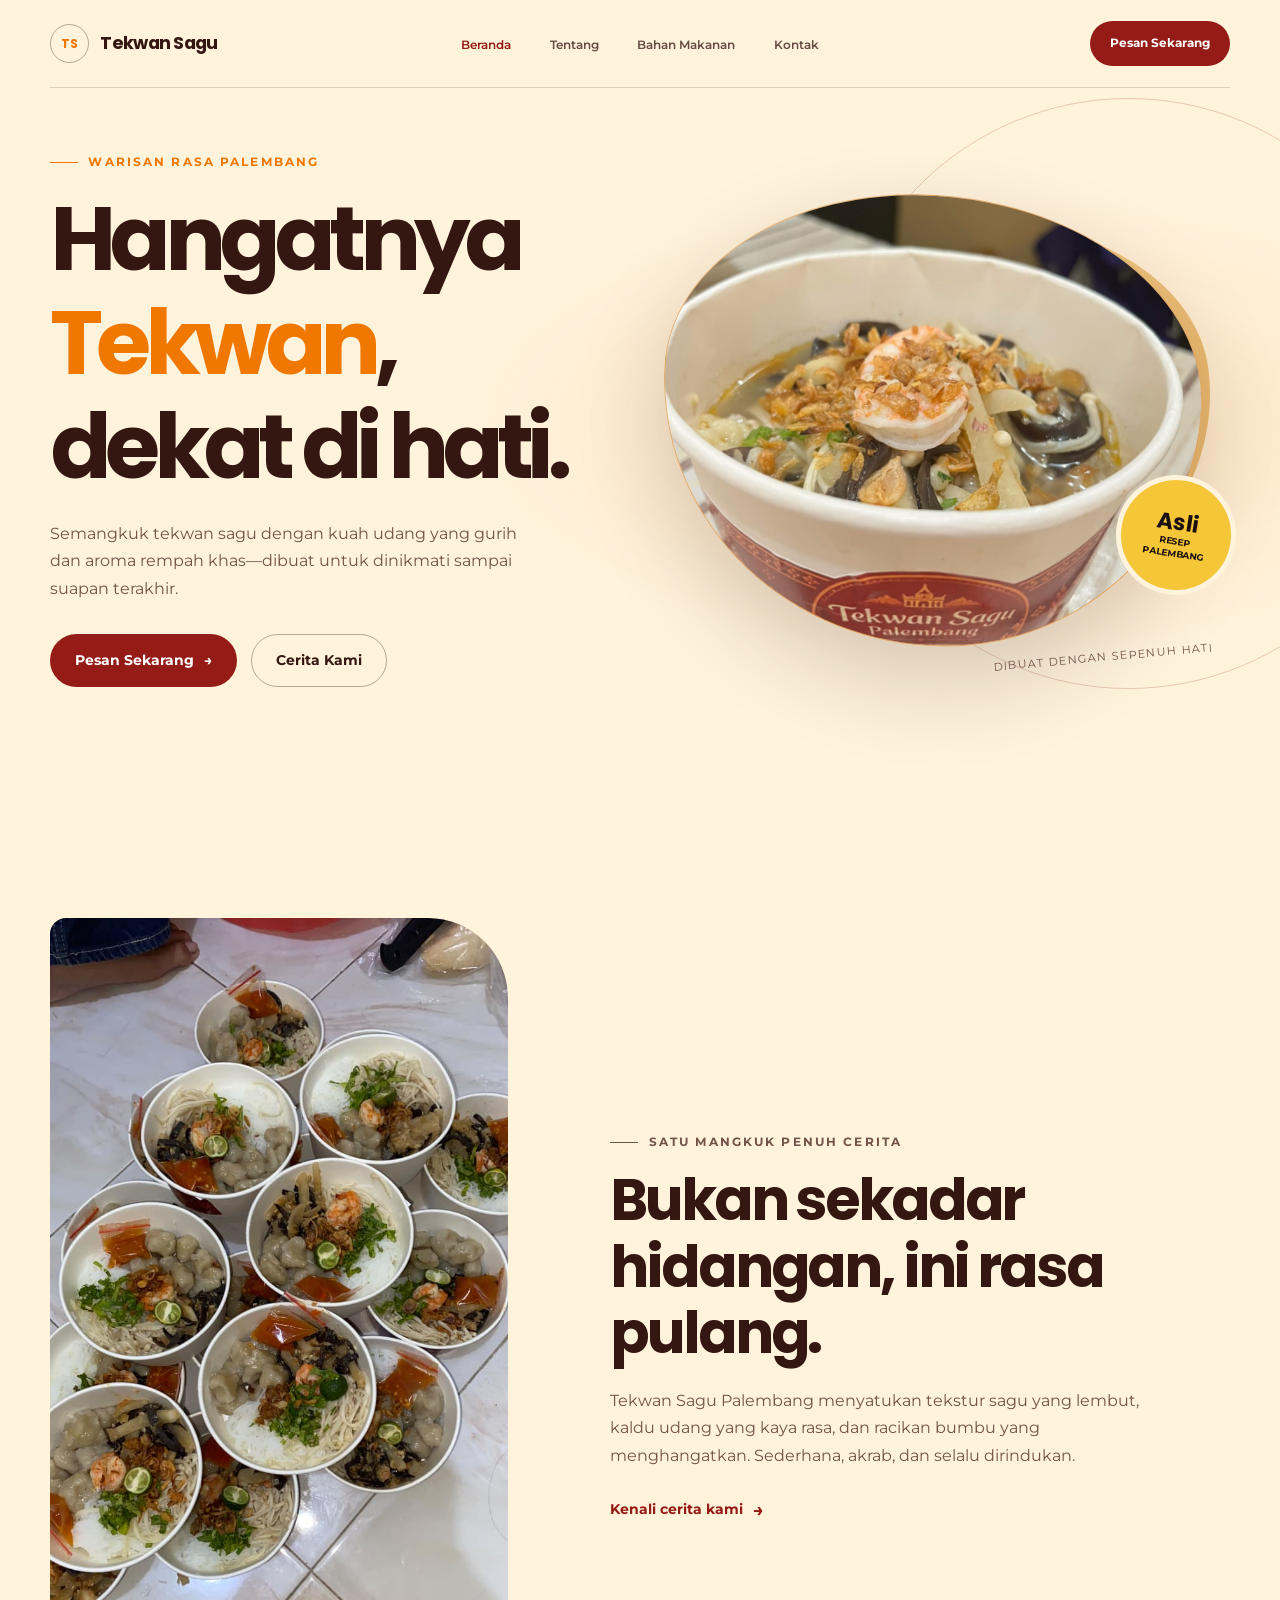
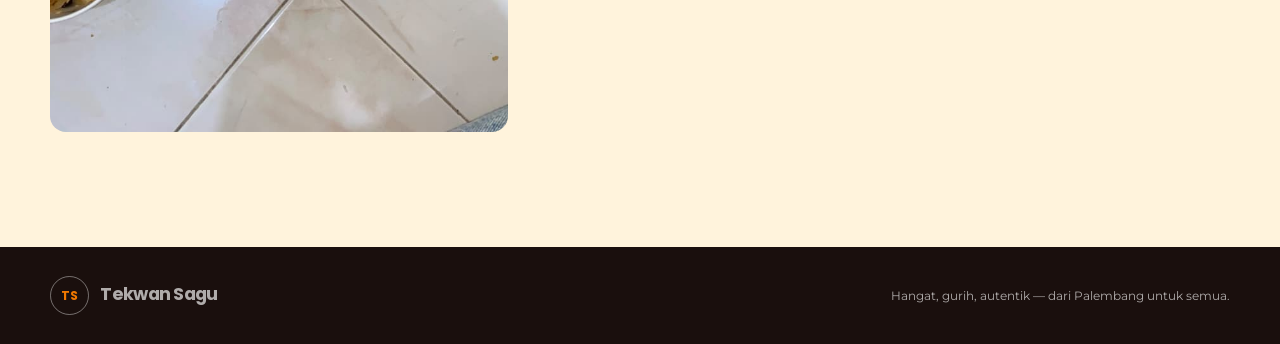
==== index.html @ 5b8f3bab "up web tekwan-sagu arin" ====
<!doctype html>
<html lang="id">
  <head>
    <meta charset="utf-8">
    <meta name="viewport" content="width=device-width, initial-scale=1">
    <meta name="theme-color" content="#FFF3DC">
    <meta
      name="description"
      content="Nikmati Tekwan Sagu Palembang dengan cita rasa hangat, gurih, dan autentik."
    >
    <title>Tekwan Sagu Palembang — Hangatnya Rasa Asli</title>
    <link rel="preconnect" href="https://fonts.googleapis.com">
    <link rel="preconnect" href="https://fonts.gstatic.com" crossorigin>
    <link rel="stylesheet" href="style.css">
  </head>
  <body>
    <header class="site-header site-header--light">
      <nav class="navbar container" aria-label="Navigasi utama">
        <a class="brand" href="index.html" aria-label="Tekwan Sagu, beranda">
          <span class="brand__mark" aria-hidden="true">TS</span>
          <span>Tekwan Sagu</span>
        </a>

        <ul class="nav-links">
          <li><a href="index.html" aria-current="page">Beranda</a></li>
          <li><a href="tentang.html">Tentang</a></li>
          <li><a href="bahan.html">Bahan Makanan</a></li>
          <li><a href="kontak.html">Kontak</a></li>
        </ul>

        <a class="button navbar__cta" href="kontak.html">Pesan Sekarang</a>
      </nav>
    </header>

    <main>
      <section class="hero" aria-labelledby="hero-title">
        <div class="hero__inner">
          <div class="hero__copy">
            <p class="eyebrow">Warisan rasa Palembang</p>
            <h1 class="hero__title" id="hero-title">
              Hangatnya <span>Tekwan</span>, dekat di hati.
            </h1>
            <p class="hero__description">
              Semangkuk tekwan sagu dengan kuah udang yang gurih dan aroma rempah
              khas—dibuat untuk dinikmati sampai suapan terakhir.
            </p>
            <div class="hero__actions">
              <a class="button" href="kontak.html">Pesan Sekarang <span aria-hidden="true">→</span></a>
              <a class="button button--outline" href="tentang.html">Cerita Kami</a>
            </div>
          </div>

          <div class="hero__visual">
            <div class="hero__photo">
              <!-- [GANTI FOTO DI SINI] Masukkan link atau nama file foto Anda ke dalam src="" -->
              <img
                src="images/tekwan1.jpeg"
                alt="Semangkuk tekwan sagu Palembang dengan kuah hangat"
              >
            </div>
            <div class="hero__badge" aria-label="Resep autentik Palembang">
              <strong>Asli</strong>
              <span>Resep Palembang</span>
            </div>
            <p class="hero__note">Dibuat dengan sepenuh hati</p>
          </div>
        </div>
      </section>

      <section class="section section--cream intro" aria-labelledby="intro-title">
        <div class="intro__layout container">
          <div class="intro__visual">
            <!-- [GANTI FOTO DI SINI] Masukkan link atau nama file foto Anda ke dalam src="" -->
            <img
              src="images/tekwan3.jpeg"
              alt="Proses menyiapkan tekwan sagu dengan bahan pilihan"
              loading="lazy"
            >
          </div>

          <div class="intro__copy">
            <p class="eyebrow">Satu mangkuk penuh cerita</p>
            <h2 class="section-heading" id="intro-title">
              Bukan sekadar hidangan, ini rasa pulang.
            </h2>
            <p>
              Tekwan Sagu Palembang menyatukan tekstur sagu yang lembut,
              kaldu udang yang kaya rasa, dan racikan bumbu yang menghangatkan.
              Sederhana, akrab, dan selalu dirindukan.
            </p>
            <a class="text-link" href="tentang.html">Kenali cerita kami</a>
          </div>
        </div>
      </section>
    </main>

    <footer class="site-footer">
      <div class="site-footer__inner container">
        <a class="brand" href="index.html">
          <span class="brand__mark" aria-hidden="true">TS</span>
          <span>Tekwan Sagu</span>
        </a>
        <p>Hangat, gurih, autentik — dari Palembang untuk semua.</p>
      </div>
    </footer>
  </body>
</html>
---- style.css ----
@import url('https://fonts.googleapis.com/css2?family=Montserrat:wght@400;500;600;700&family=Poppins:wght@400;500;600;700;800&display=swap');

:root {
  color-scheme: light;
  --color-dark: #1a0f0d;
  --color-cream: #fff3dc;
  --color-parchment: #f7dda4;
  --color-maroon: #941b16;
  --color-orange: #f07800;
  --color-gold: #f5c637;
  --color-white: #ffffff;
  --color-text: #351711;
  --color-muted: #725347;
  --color-border: rgba(53, 23, 17, 0.14);
  --font-heading: 'Poppins', sans-serif;
  --font-body: 'Montserrat', sans-serif;
  --container-width: 1180px;
  --section-space: clamp(4.5rem, 9vw, 8rem);
  --radius-card: 1.25rem;
  --shadow-card: 0 18px 45px rgba(53, 23, 17, 0.1);
}

* {
  box-sizing: border-box;
}

html {
  scroll-behavior: smooth;
}

body {
  min-width: 320px;
  margin: 0;
  background: var(--color-cream);
  color: var(--color-text);
  font-family: var(--font-body);
  font-size: 1rem;
  line-height: 1.7;
  -webkit-font-smoothing: antialiased;
}

body,
button,
a {
  font-family: var(--font-body);
}

img {
  display: block;
  max-width: 100%;
}

a {
  color: inherit;
  text-decoration: none;
}

button,
a {
  -webkit-tap-highlight-color: transparent;
}

button:focus-visible,
a:focus-visible {
  outline: 3px solid var(--color-orange);
  outline-offset: 4px;
}

h1,
h2,
h3,
p {
  margin-top: 0;
}

h1,
h2,
h3 {
  font-family: var(--font-heading);
  line-height: 1.16;
}

.container {
  width: min(var(--container-width), calc(100% - 3rem));
  margin-inline: auto;
}

.section {
  padding-block: var(--section-space);
}

.section--cream {
  background: var(--color-cream);
  color: var(--color-text);
}

.section--dark {
  background: var(--color-dark);
  color: var(--color-white);
}

.eyebrow {
  display: inline-flex;
  align-items: center;
  gap: 0.65rem;
  margin-bottom: 1rem;
  color: var(--color-orange);
  font-size: 0.74rem;
  font-weight: 700;
  letter-spacing: 0.18em;
  line-height: 1.4;
  text-transform: uppercase;
}

.eyebrow::before {
  width: 1.75rem;
  height: 1px;
  background: currentColor;
  content: '';
}

.section-heading {
  max-width: 700px;
  margin-bottom: 1.15rem;
  font-size: clamp(2.15rem, 4.5vw, 3.8rem);
  letter-spacing: -0.055em;
}

.section-intro {
  max-width: 620px;
  margin-bottom: 0;
  color: var(--color-muted);
}

.section--dark .section-intro {
  color: rgba(255, 255, 255, 0.68);
}

.button {
  display: inline-flex;
  min-height: 3.35rem;
  align-items: center;
  justify-content: center;
  gap: 0.65rem;
  padding: 0.85rem 1.5rem;
  border: 1px solid transparent;
  border-radius: 999px;
  background: var(--color-maroon);
  color: var(--color-white);
  font-size: 0.87rem;
  font-weight: 700;
  line-height: 1.2;
  transition: background-color 180ms ease, color 180ms ease, transform 180ms ease, box-shadow 180ms ease;
}

.button:hover {
  transform: translateY(-2px);
  background: #76120f;
  box-shadow: 0 10px 24px rgba(148, 27, 22, 0.25);
}

.button--outline {
  border-color: rgba(255, 255, 255, 0.38);
  background: transparent;
  color: var(--color-white);
}

.button--outline:hover {
  border-color: var(--color-white);
  background: var(--color-white);
  color: var(--color-dark);
  box-shadow: none;
}

.site-header {
  position: absolute;
  z-index: 10;
  inset: 0 0 auto;
  color: var(--color-white);
}

.site-header--light {
  color: var(--color-text);
}

.site-header--light .navbar {
  border-bottom-color: rgba(53, 23, 17, 0.16);
}

.site-header--light .brand__mark {
  border-color: rgba(53, 23, 17, 0.35);
}

.site-header--light .nav-links a {
  color: rgba(53, 23, 17, 0.76);
}

.site-header--light .nav-links a:hover,
.site-header--light .nav-links a[aria-current='page'] {
  color: var(--color-maroon);
}

.navbar {
  position: relative;
  display: flex;
  min-height: 5.5rem;
  align-items: center;
  justify-content: space-between;
  gap: 2rem;
  border-bottom: 1px solid rgba(255, 255, 255, 0.13);
}

.brand {
  display: inline-flex;
  flex: 0 0 auto;
  align-items: center;
  gap: 0.7rem;
  font-family: var(--font-heading);
  font-size: 1.1rem;
  font-weight: 700;
  letter-spacing: -0.04em;
}

.brand__mark {
  display: grid;
  width: 2.45rem;
  aspect-ratio: 1;
  place-items: center;
  border: 1px solid rgba(255, 255, 255, 0.4);
  border-radius: 50%;
  color: var(--color-orange);
  font-size: 0.78rem;
  letter-spacing: 0;
}

.nav-links {
  position: absolute;
  left: 50%;
  display: flex;
  align-items: center;
  gap: clamp(1.25rem, 3vw, 2.8rem);
  margin: 0;
  padding: 0;
  list-style: none;
  transform: translateX(-50%);
}

.nav-links a {
  color: rgba(255, 255, 255, 0.78);
  font-size: 0.78rem;
  font-weight: 600;
  transition: color 180ms ease;
}

.nav-links a:hover,
.nav-links a[aria-current='page'] {
  color: var(--color-white);
}

.navbar__cta {
  min-height: 2.85rem;
  padding-inline: 1.2rem;
  font-size: 0.78rem;
  white-space: nowrap;
}

.hero {
  position: relative;
  display: flex;
  min-height: min(810px, 100svh);
  align-items: center;
  overflow: hidden;
  padding-block: 9rem 8rem;
  background:
    radial-gradient(ellipse at 78% 52%, rgba(240, 120, 0, 0.13), transparent 39%),
    var(--color-cream);
  color: var(--color-text);
}

.hero::before {
  position: absolute;
  top: 12%;
  right: -9rem;
  width: min(46vw, 620px);
  aspect-ratio: 1;
  border: 1px solid rgba(148, 27, 22, 0.2);
  border-radius: 50%;
  content: '';
}

.hero::after {
  position: absolute;
  z-index: 2;
  right: -3%;
  bottom: -3.4rem;
  left: -3%;
  height: 6rem;
  border-radius: 50% 50% 0 0 / 65% 65% 0 0;
  background: var(--color-cream);
  content: '';
}

.hero__inner {
  position: relative;
  z-index: 1;
  display: grid;
  width: min(var(--container-width), calc(100% - 3rem));
  grid-template-columns: minmax(0, 0.95fr) minmax(0, 1.05fr);
  align-items: center;
  gap: clamp(2.5rem, 6vw, 6rem);
  margin-inline: auto;
}

.hero__copy {
  position: relative;
  z-index: 2;
}

.hero__title {
  max-width: 620px;
  margin-bottom: 1.35rem;
  font-size: clamp(3.2rem, 7vw, 6.4rem);
  font-weight: 700;
  letter-spacing: -0.075em;
}

.hero__title span {
  color: var(--color-orange);
}

.hero__description {
  max-width: 480px;
  margin-bottom: 2rem;
  color: var(--color-muted);
  font-size: 1rem;
}

.hero__actions {
  display: flex;
  flex-wrap: wrap;
  align-items: center;
  gap: 0.85rem;
}

.hero .button--outline {
  border-color: rgba(53, 23, 17, 0.35);
  color: var(--color-text);
}

.hero .button--outline:hover {
  border-color: var(--color-maroon);
  background: var(--color-maroon);
  color: var(--color-white);
}

.hero__visual {
  position: relative;
  min-height: 460px;
  isolation: isolate;
}

.hero__visual::before {
  position: absolute;
  z-index: -1;
  inset: 7% 3% 4% 5%;
  border-radius: 48% 52% 47% 53% / 42% 45% 55% 58%;
  background: linear-gradient(145deg, #f7dda4, #eab96f 68%);
  content: '';
  transform: rotate(-7deg);
}

.hero__photo {
  position: absolute;
  inset: 2% 5% 0 2%;
  overflow: hidden;
  border: 1px solid rgba(148, 27, 22, 0.16);
  border-radius: 48% 52% 48% 52% / 41% 44% 56% 59%;
  background:
    radial-gradient(ellipse at 50% 48%, rgba(240, 120, 0, 0.28), transparent 48%),
    linear-gradient(150deg, #f4d18e, #e9b86d 70%);
  box-shadow: 0 35px 90px rgba(53, 23, 17, 0.2);
  transform: rotate(3deg);
}

.hero__photo img {
  width: 100%;
  height: 100%;
  object-fit: cover;
  opacity: 0.92;
}

.hero__badge {
  position: absolute;
  z-index: 2;
  right: -1%;
  bottom: 11%;
  display: grid;
  width: 7.5rem;
  aspect-ratio: 1;
  align-content: center;
  justify-items: center;
  border: 5px solid var(--color-cream);
  border-radius: 50%;
  background: var(--color-gold);
  color: var(--color-dark);
  text-align: center;
  transform: rotate(9deg);
}

.hero__badge strong {
  font-family: var(--font-heading);
  font-size: 1.4rem;
  line-height: 1.2;
}

.hero__badge span {
  max-width: 5rem;
  font-size: 0.57rem;
  font-weight: 700;
  line-height: 1.35;
  text-transform: uppercase;
}

.hero__note {
  position: absolute;
  right: 3%;
  bottom: -7%;
  color: var(--color-muted);
  font-size: 0.7rem;
  letter-spacing: 0.12em;
  text-transform: uppercase;
  transform: rotate(-5deg);
}

.intro {
  position: relative;
  padding-top: clamp(4rem, 8vw, 7rem);
}

.intro__layout {
  display: grid;
  grid-template-columns: 0.85fr 1.15fr;
  align-items: center;
  gap: clamp(3rem, 8vw, 8rem);
}

.intro__visual {
  position: relative;
  min-height: 370px;
  overflow: hidden;
  border-radius: 1rem 5rem 1rem 1rem;
  background:
    radial-gradient(ellipse at 50% 45%, rgba(240, 120, 0, 0.2), transparent 50%),
    var(--color-parchment);
}

.intro__visual img {
  width: 100%;
  height: 100%;
  min-height: 370px;
  object-fit: cover;
}

.intro__copy {
  padding-block: 1rem;
}

.intro__copy .section-heading {
  margin-bottom: 1.25rem;
}

.intro__copy p {
  max-width: 570px;
  color: var(--color-muted);
}

.text-link {
  display: inline-flex;
  align-items: center;
  gap: 0.6rem;
  margin-top: 0.6rem;
  color: var(--color-maroon);
  font-size: 0.86rem;
  font-weight: 700;
}

.text-link::after {
  content: '→';
  font-size: 1.15rem;
  transition: transform 180ms ease;
}

.text-link:hover::after {
  transform: translateX(4px);
}

.site-footer {
  padding-block: 1.8rem;
  background: var(--color-dark);
  color: rgba(255, 255, 255, 0.65);
  font-size: 0.78rem;
}

.site-footer__inner {
  display: flex;
  align-items: center;
  justify-content: space-between;
  gap: 1rem;
}

.site-footer p {
  margin: 0;
}

.page-main {
  padding-top: 5.5rem;
}

.page-hero {
  position: relative;
  overflow: hidden;
  padding-block: clamp(4.5rem, 9vw, 7.5rem) clamp(3.5rem, 7vw, 6rem);
  background:
    radial-gradient(ellipse at 92% 10%, rgba(240, 120, 0, 0.13), transparent 34%),
    var(--color-cream);
}

.page-hero::after {
  position: absolute;
  right: -5rem;
  bottom: -7rem;
  width: 20rem;
  aspect-ratio: 1;
  border: 1px solid rgba(148, 27, 22, 0.13);
  border-radius: 50%;
  content: '';
  pointer-events: none;
}

.page-hero__inner {
  position: relative;
  z-index: 1;
}

.page-hero .section-heading {
  max-width: 760px;
  margin-bottom: 1.25rem;
  font-size: clamp(2.6rem, 6vw, 5rem);
}

.page-hero .section-intro {
  max-width: 660px;
  font-size: 1.02rem;
}

.about-layout {
  display: grid;
  grid-template-columns: minmax(0, 1fr) minmax(0, 0.92fr);
  align-items: center;
  gap: clamp(2.5rem, 7vw, 6.5rem);
}

.about-copy p {
  color: var(--color-muted);
}

.about-copy .section-heading {
  margin-bottom: 1.35rem;
}

.about-visual {
  position: relative;
  min-height: 430px;
  overflow: hidden;
  border: 0.65rem solid var(--color-white);
  border-radius: 1.5rem 1.5rem 5rem 1.5rem;
  background:
    radial-gradient(ellipse at 50% 45%, rgba(240, 120, 0, 0.2), transparent 50%),
    var(--color-parchment);
  box-shadow: var(--shadow-card);
  transform: rotate(1.5deg);
}

.about-visual img {
  width: 100%;
  height: 100%;
  min-height: 430px;
  object-fit: cover;
}

.about-visual__caption {
  position: absolute;
  right: 1rem;
  bottom: 1rem;
  left: 1rem;
  padding: 0.8rem 1rem;
  border-radius: 0.7rem;
  background: rgba(255, 243, 220, 0.92);
  color: var(--color-text);
  font-size: 0.78rem;
  font-weight: 700;
}

.story-strip {
  display: grid;
  grid-template-columns: repeat(3, 1fr);
  gap: 1rem;
  margin-top: 2rem;
}

.story-strip__item {
  padding: 1rem;
  border-top: 2px solid var(--color-gold);
  background: rgba(255, 255, 255, 0.55);
}

.story-strip__item strong {
  display: block;
  margin-bottom: 0.2rem;
  color: var(--color-maroon);
  font-family: var(--font-heading);
  font-size: 0.9rem;
}

.story-strip__item span {
  color: var(--color-muted);
  font-size: 0.72rem;
}

.ingredients-section {
  padding-top: 1rem;
}

.ingredients-grid {
  display: grid;
  grid-template-columns: repeat(4, minmax(0, 1fr));
  gap: 1.25rem;
  margin-top: 2.75rem;
}

.ingredient-card {
  overflow: hidden;
  border: 1px solid rgba(53, 23, 17, 0.07);
  border-radius: var(--radius-card);
  background: var(--color-white);
  box-shadow: var(--shadow-card);
  transition: transform 200ms ease, box-shadow 200ms ease;
}

.ingredient-card:hover {
  transform: translateY(-5px);
  box-shadow: 0 24px 48px rgba(53, 23, 17, 0.15);
}

.ingredient-card__image {
  position: relative;
  display: grid;
  min-height: 205px;
  place-items: center;
  overflow: hidden;
  background:
    radial-gradient(ellipse at 50% 60%, rgba(240, 120, 0, 0.18), transparent 55%),
    var(--color-parchment);
}

.ingredient-card__image::before {
  position: absolute;
  width: 9rem;
  aspect-ratio: 1;
  border: 1px solid rgba(148, 27, 22, 0.18);
  border-radius: 50%;
  content: '';
}

.ingredient-card__image img {
  position: relative;
  z-index: 1;
  width: 100%;
  height: 205px;
  object-fit: cover;
}

.ingredient-card__body {
  padding: 1.35rem 1.25rem 1.5rem;
}

.ingredient-card__number {
  display: inline-block;
  margin-bottom: 0.7rem;
  color: var(--color-orange);
  font-family: var(--font-heading);
  font-size: 0.72rem;
  font-weight: 700;
  letter-spacing: 0.12em;
}

.ingredient-card h3 {
  margin-bottom: 0.55rem;
  font-size: 1.15rem;
  letter-spacing: -0.035em;
}

.ingredient-card p {
  margin-bottom: 0;
  color: var(--color-muted);
  font-size: 0.82rem;
}

.ingredients-note {
  margin-top: 2rem;
  padding: 1.1rem 1.25rem;
  border-left: 3px solid var(--color-orange);
  background: rgba(247, 221, 164, 0.42);
  color: var(--color-muted);
  font-size: 0.82rem;
}

.contact-section {
  padding-block: clamp(3.5rem, 7vw, 6rem) var(--section-space);
}

.contact-panel {
  position: relative;
  display: grid;
  grid-template-columns: 1.1fr 0.9fr;
  overflow: hidden;
  border: 1px solid rgba(148, 27, 22, 0.15);
  border-radius: 1.5rem;
  background:
    radial-gradient(ellipse at 100% 0%, rgba(245, 198, 55, 0.25), transparent 40%),
    var(--color-white);
  box-shadow: var(--shadow-card);
}

.contact-panel__details {
  padding: clamp(1.5rem, 5vw, 3.5rem);
}

.contact-panel__details h2 {
  max-width: 540px;
  margin-bottom: 1rem;
  font-size: clamp(2rem, 4vw, 3.25rem);
  letter-spacing: -0.055em;
}

.contact-panel__details > p {
  max-width: 520px;
  margin-bottom: 2rem;
  color: var(--color-muted);
}

.contact-facts {
  display: grid;
  gap: 1rem;
  margin: 0;
}

.contact-fact {
  display: grid;
  grid-template-columns: 2.8rem 1fr;
  align-items: center;
  gap: 0.9rem;
}

.contact-fact__icon {
  display: grid;
  width: 2.8rem;
  aspect-ratio: 1;
  place-items: center;
  border-radius: 50%;
  background: var(--color-cream);
  color: var(--color-maroon);
  font-size: 1.1rem;
}

.contact-fact dt {
  color: var(--color-muted);
  font-size: 0.72rem;
  font-weight: 600;
}

.contact-fact dd {
  margin: 0;
  color: var(--color-text);
  font-size: 0.95rem;
  font-weight: 700;
}

.contact-panel__order {
  display: flex;
  flex-direction: column;
  align-items: flex-start;
  justify-content: center;
  padding: clamp(1.5rem, 5vw, 3.5rem);
  background:
    radial-gradient(ellipse at 90% 10%, rgba(245, 198, 55, 0.2), transparent 45%),
    var(--color-maroon);
  color: var(--color-white);
}

.contact-panel__order .eyebrow {
  color: var(--color-gold);
}

.contact-panel__order h2 {
  margin-bottom: 0.6rem;
  font-size: clamp(1.7rem, 3.5vw, 2.4rem);
}

.contact-panel__order p {
  color: rgba(255, 255, 255, 0.8);
}

.contact-price {
  display: inline-flex;
  align-items: baseline;
  gap: 0.45rem;
  margin: 0.35rem 0 1.5rem;
  padding: 0.55rem 1rem;
  border-radius: 999px;
  background: var(--color-gold);
  color: var(--color-text);
  font-family: var(--font-heading);
  font-weight: 700;
}

.contact-price strong {
  font-size: 1.7rem;
}

.button--whatsapp {
  width: 100%;
  min-height: 3.7rem;
  background: #f3bd22;
  color: var(--color-text);
}

.button--whatsapp:hover {
  background: #ffcf39;
  box-shadow: 0 10px 24px rgba(43, 16, 12, 0.2);
}

.contact-phone {
  margin: 0.85rem 0 0;
  font-size: 0.76rem;
  font-weight: 600;
}

@media (max-width: 900px) {
  .navbar {
    gap: 1rem;
  }

  .nav-links {
    gap: 1rem;
  }

  .hero__inner {
    gap: 2rem;
  }

  .hero__visual {
    min-height: 390px;
  }

  .ingredients-grid {
    grid-template-columns: repeat(2, minmax(0, 1fr));
  }
}

@media (max-width: 700px) {
  :root {
    --section-space: 4.5rem;
  }

  .container,
  .hero__inner {
    width: min(100% - 2rem, var(--container-width));
  }

  .site-header {
    background: rgba(255, 243, 220, 0.92);
    backdrop-filter: blur(12px);
  }

  .site-header--light .navbar {
    border-bottom-color: rgba(53, 23, 17, 0.12);
  }

  .navbar {
    min-height: 4.7rem;
    flex-wrap: wrap;
    gap: 0.7rem;
    padding-block: 0.75rem;
  }

  .brand {
    font-size: 1rem;
  }

  .brand__mark {
    width: 2.1rem;
  }

  .navbar__cta {
    min-height: 2.5rem;
    padding-inline: 0.95rem;
    font-size: 0.7rem;
  }

  .nav-links {
    position: static;
    order: 3;
    width: 100%;
    justify-content: space-between;
    gap: 0.5rem;
    transform: none;
  }

  .nav-links a {
    font-size: 0.68rem;
  }

  .hero {
    min-height: auto;
    padding-block: 10rem 7rem;
  }

  .hero__inner,
  .intro__layout,
  .about-layout,
  .contact-panel {
    grid-template-columns: 1fr;
  }

  .hero__inner {
    gap: 2.5rem;
  }

  .hero__title {
    max-width: 520px;
    font-size: clamp(3.25rem, 15vw, 5rem);
  }

  .hero__description {
    font-size: 0.94rem;
  }

  .hero__visual {
    width: min(100%, 470px);
    min-height: min(95vw, 430px);
    justify-self: center;
  }

  .hero__badge {
    right: 0;
    bottom: 8%;
    width: 6.6rem;
  }

  .hero__note {
    right: 1%;
    bottom: -3%;
  }

  .hero::after {
    bottom: -4rem;
    height: 5rem;
  }

  .intro__layout {
    gap: 2rem;
  }

  .intro__visual,
  .intro__visual img {
    min-height: 270px;
  }

  .site-footer__inner {
    align-items: flex-start;
    flex-direction: column;
  }

  .page-main {
    padding-top: 6rem;
  }

  .page-hero .section-heading {
    font-size: clamp(2.6rem, 12vw, 4rem);
  }

  .about-layout {
    gap: 2.5rem;
  }

  .about-visual,
  .about-visual img {
    min-height: 300px;
  }

  .story-strip {
    grid-template-columns: 1fr;
    gap: 0.65rem;
  }

  .contact-panel__order {
    min-height: 330px;
  }
}

@media (max-width: 380px) {
  .brand {
    gap: 0.45rem;
    font-size: 0.88rem;
  }

  .navbar__cta {
    padding-inline: 0.75rem;
  }

  .nav-links a {
    font-size: 0.62rem;
  }

  .hero__actions .button {
    width: 100%;
  }

  .ingredients-grid {
    grid-template-columns: 1fr;
  }
}

@media (prefers-reduced-motion: reduce) {
  *,
  *::before,
  *::after {
    scroll-behavior: auto !important;
    transition-duration: 0.01ms !important;
  }
}
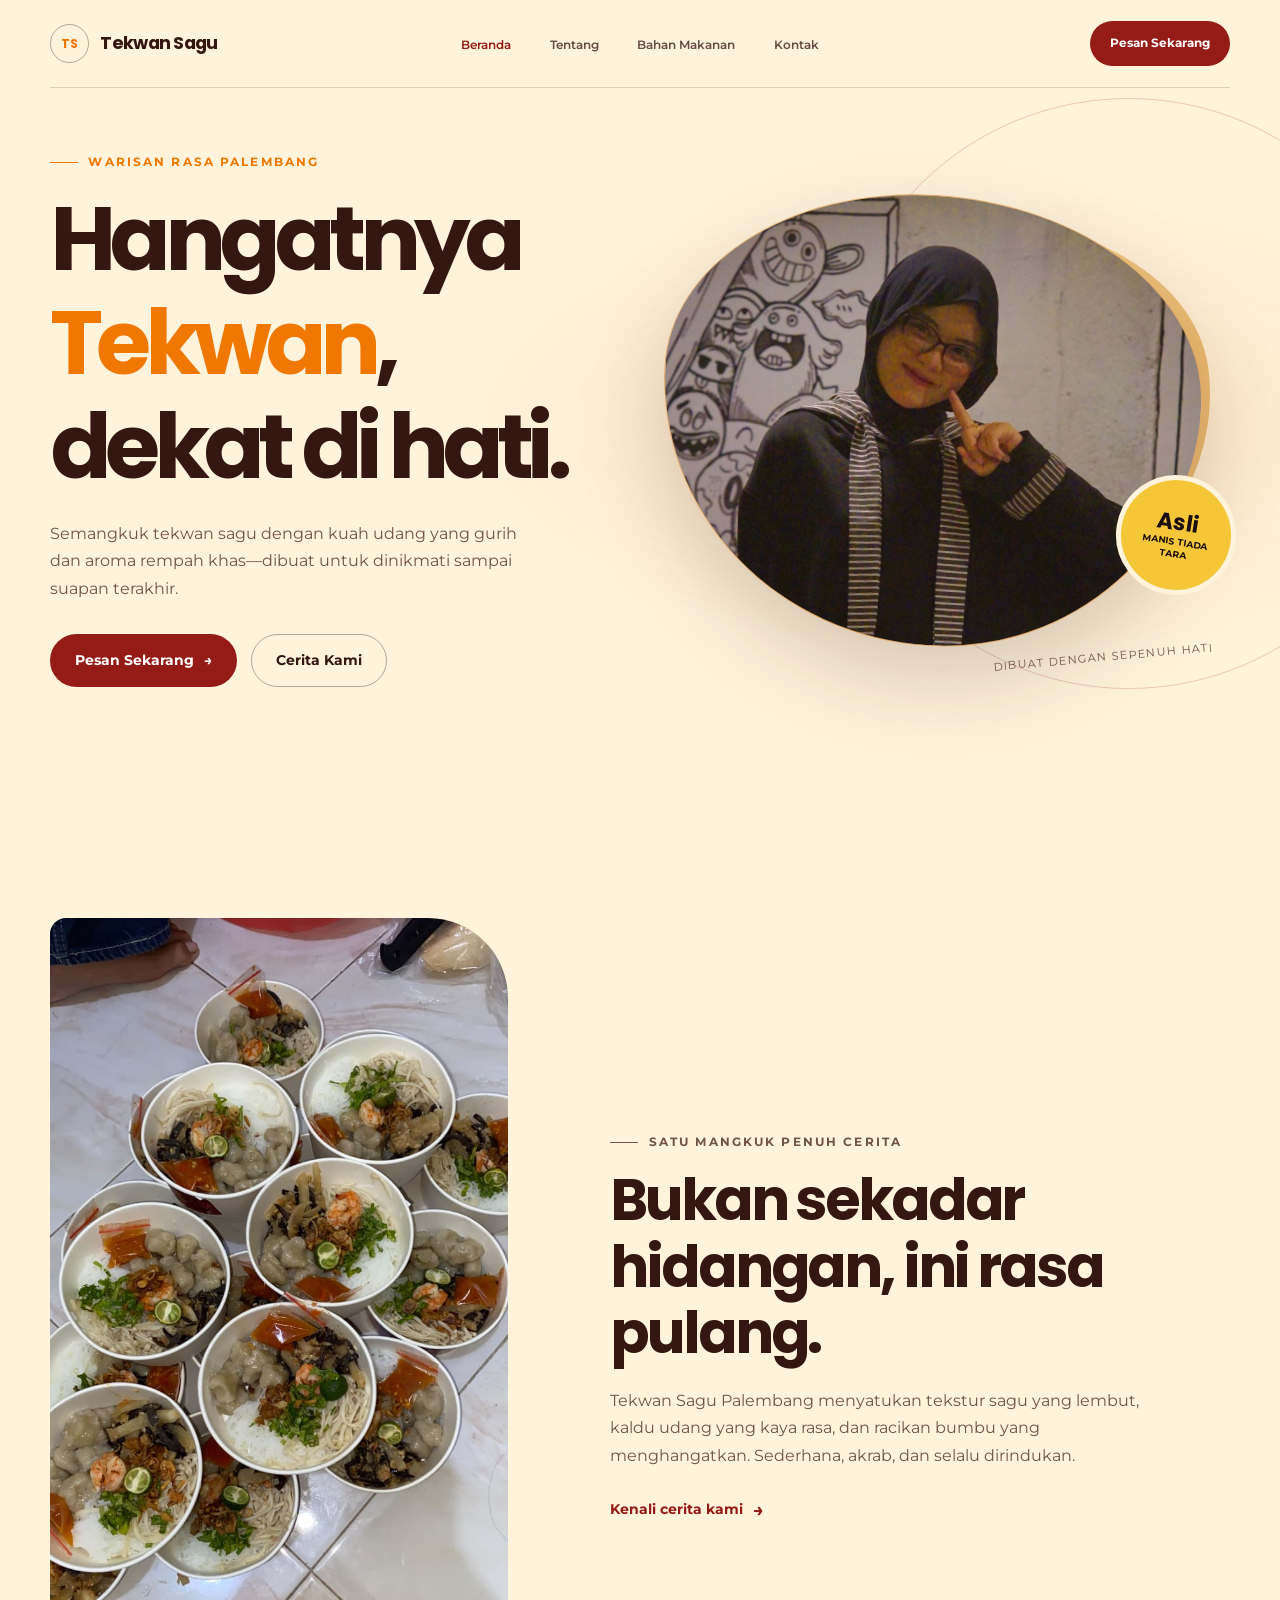
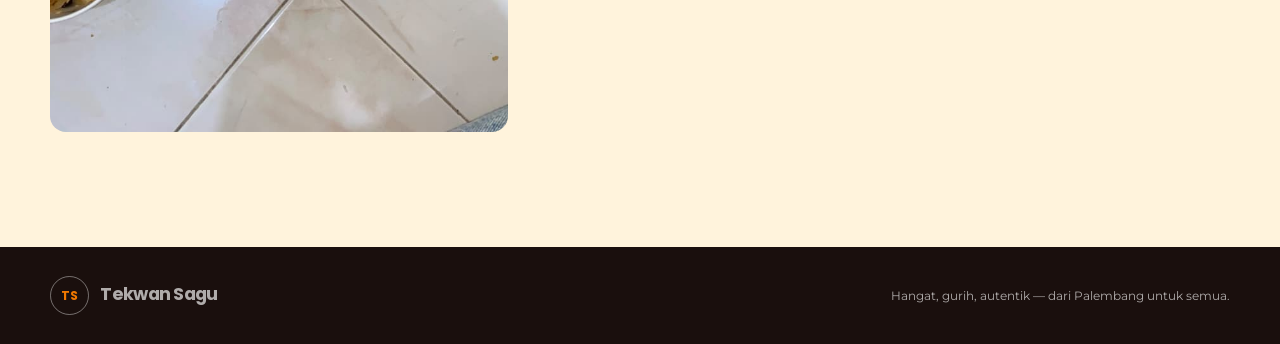
==== commit 1fbb5f27: "foto" ====
--- a/index.html
+++ b/index.html
@@ -54,13 +54,13 @@
             <div class="hero__photo">
               <!-- [GANTI FOTO DI SINI] Masukkan link atau nama file foto Anda ke dalam src="" -->
               <img
-                src="images/tekwan1.jpeg"
+                src="images/arindakiyut.jpeg"
                 alt="Semangkuk tekwan sagu Palembang dengan kuah hangat"
               >
             </div>
             <div class="hero__badge" aria-label="Resep autentik Palembang">
               <strong>Asli</strong>
-              <span>Resep Palembang</span>
+              <span>Manis Tiada Tara</span>
             </div>
             <p class="hero__note">Dibuat dengan sepenuh hati</p>
           </div>
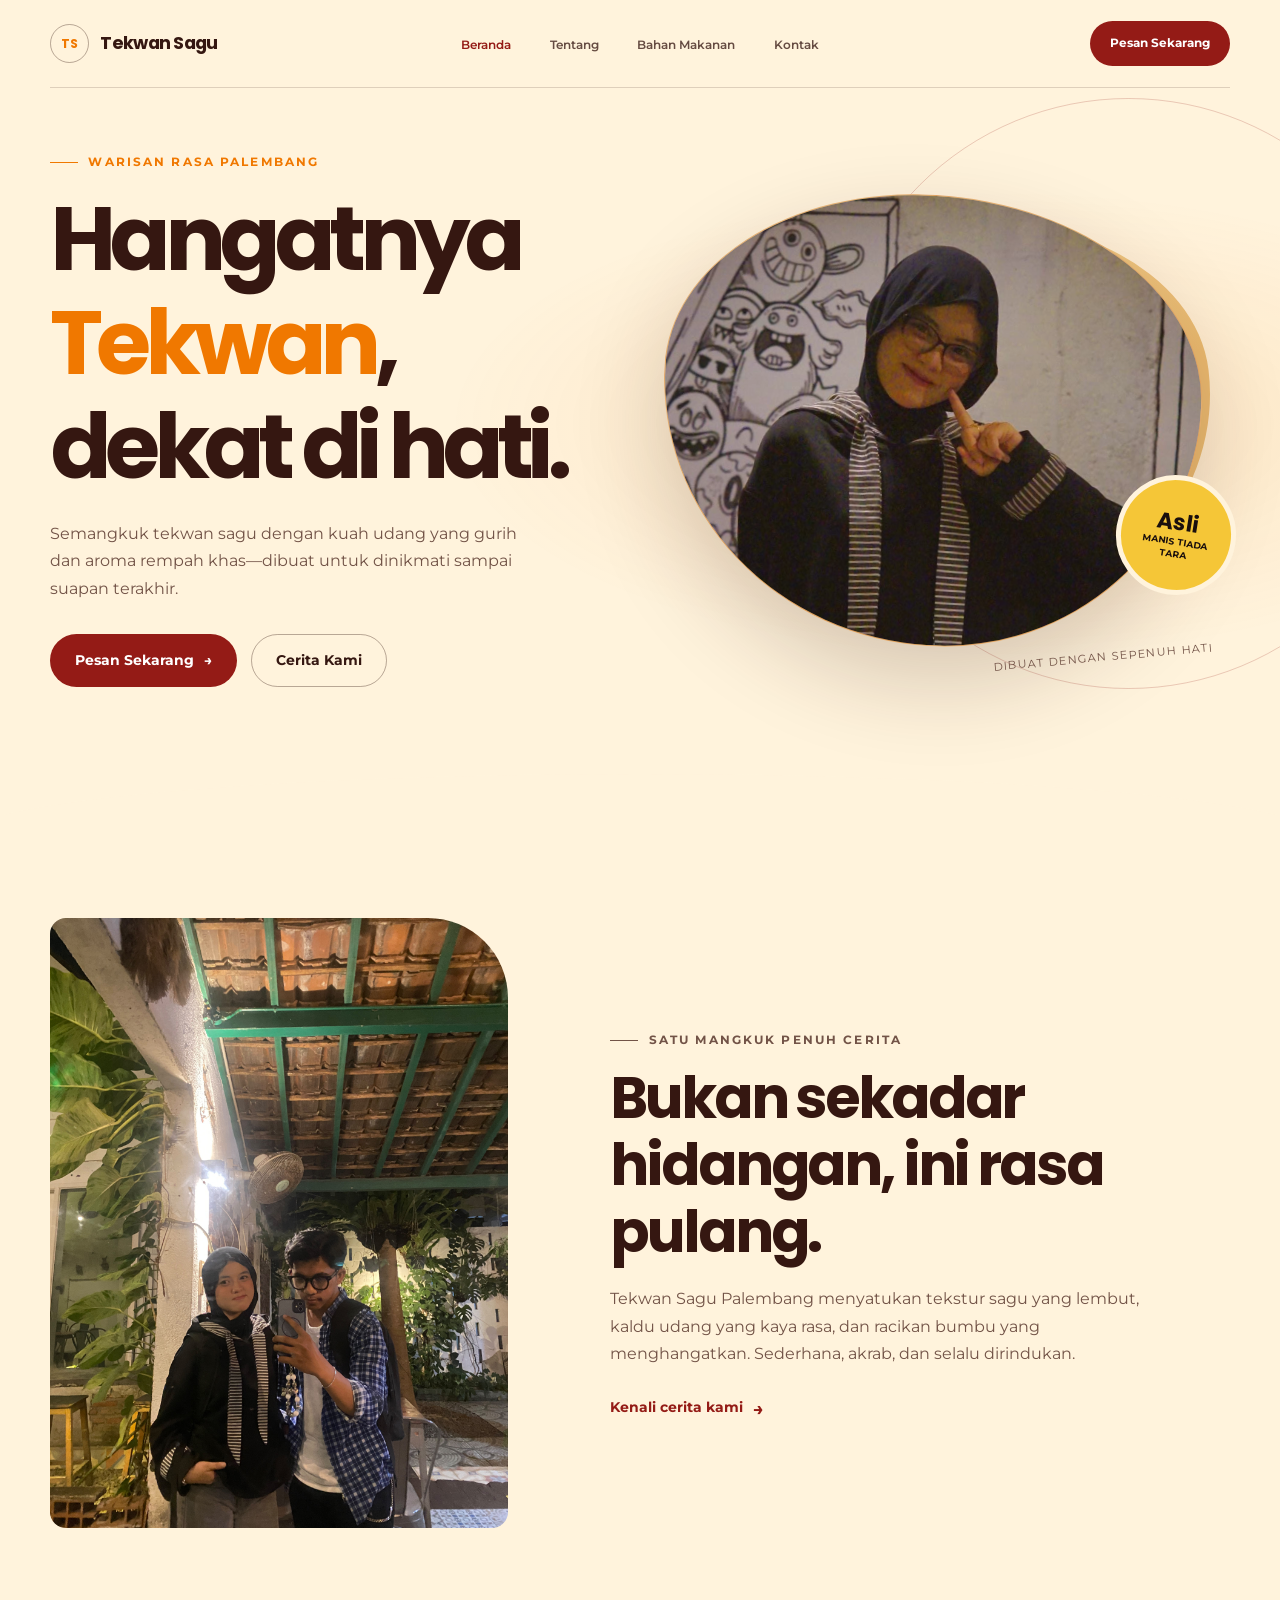
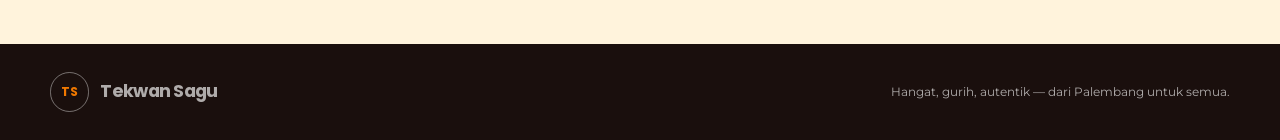
==== commit 521f7982: "kata arin gnti pke foto berdua xixixi" ====
--- a/index.html
+++ b/index.html
@@ -72,8 +72,8 @@
           <div class="intro__visual">
             <!-- [GANTI FOTO DI SINI] Masukkan link atau nama file foto Anda ke dalam src="" -->
             <img
-              src="images/tekwan3.jpeg"
-              alt="Proses menyiapkan tekwan sagu dengan bahan pilihan"
+              src="images/WhatsApp Image 2026-11-08 at 07.32.16.jpeg"
+              alt="Foto suasana kebersamaan"
               loading="lazy"
             >
           </div>
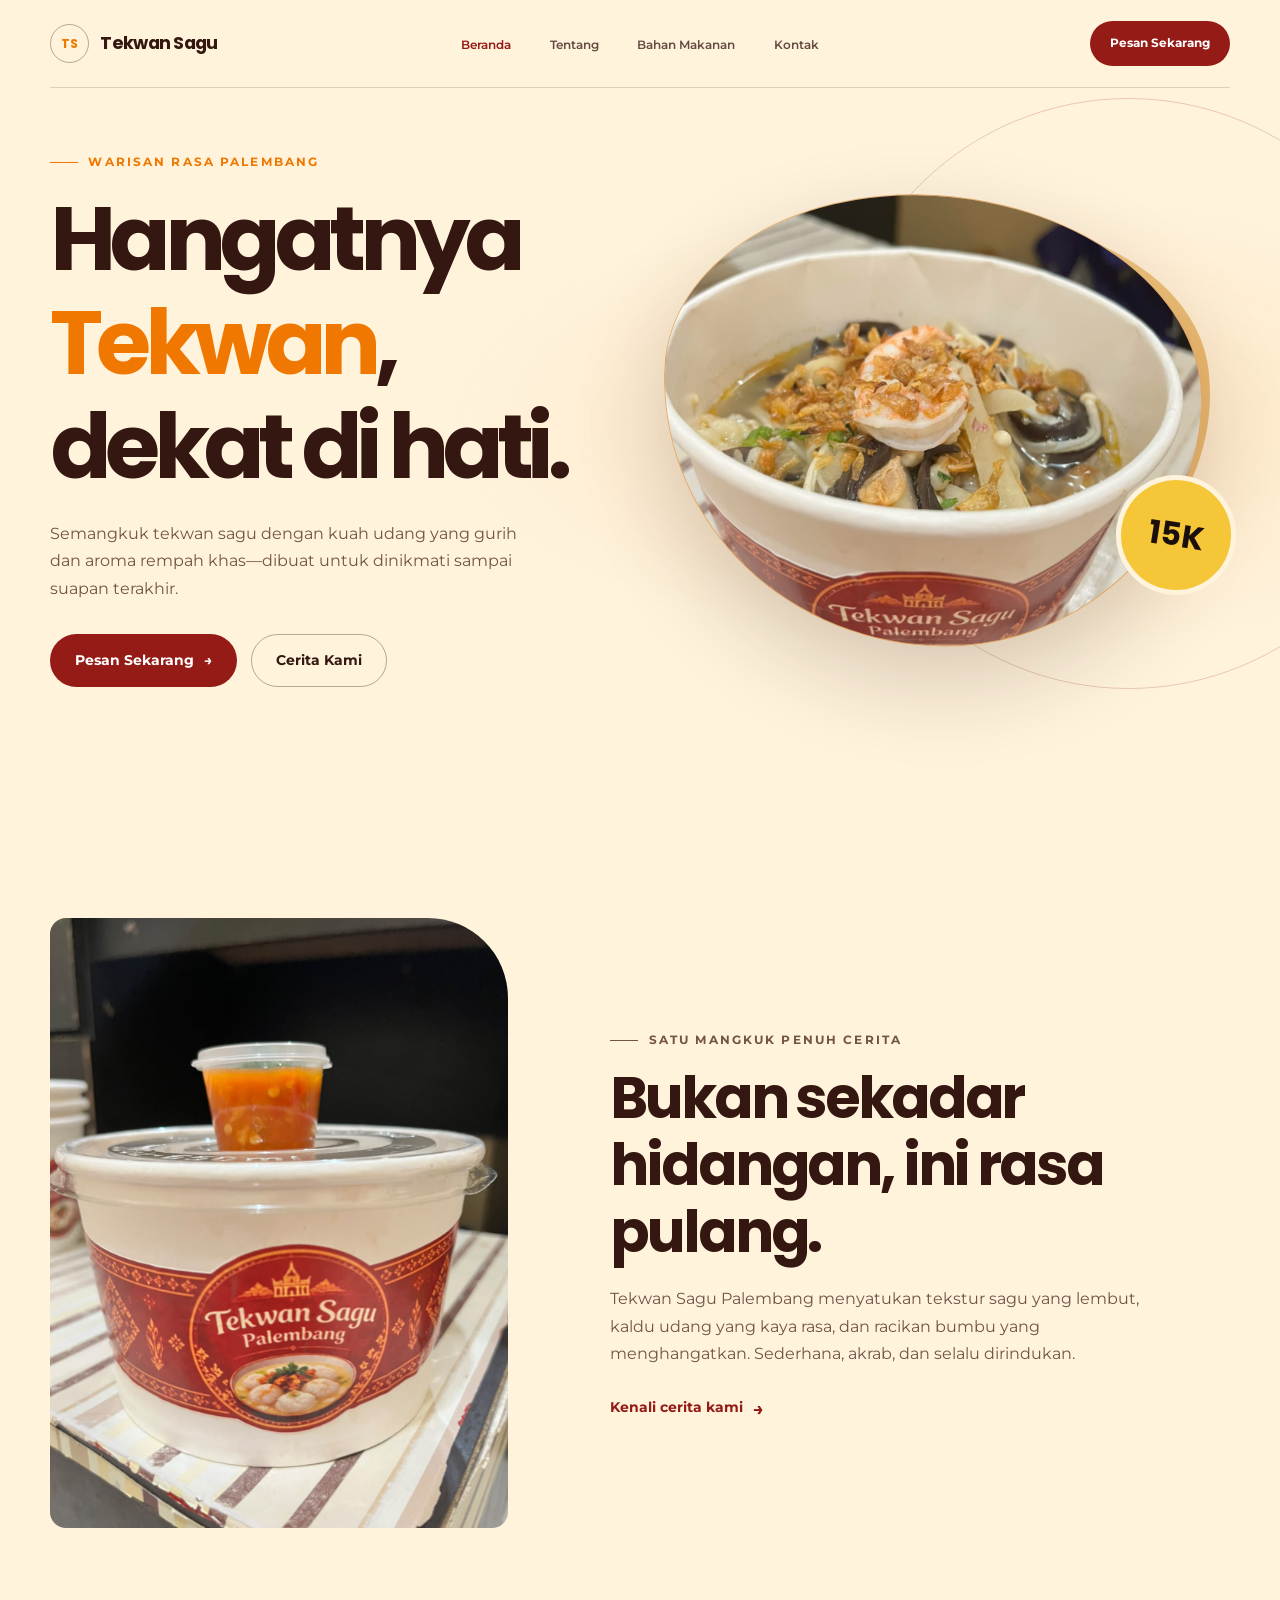
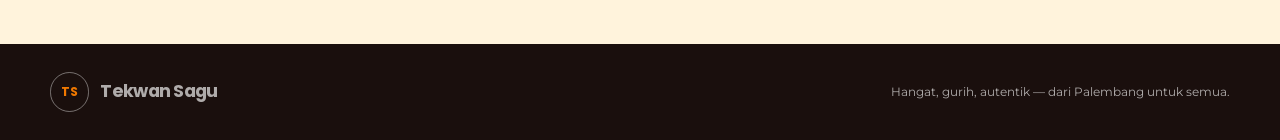
==== commit 0e766632: "Update homepage and ingredient photos Co-authored-by: Copilot <223556219+Copilot@users.noreply.githu" ====
--- a/index.html
+++ b/index.html
@@ -54,15 +54,15 @@
             <div class="hero__photo">
               <!-- [GANTI FOTO DI SINI] Masukkan link atau nama file foto Anda ke dalam src="" -->
               <img
-                src="images/arindakiyut.jpeg"
+                src="images/tekwan1.jpeg"
                 alt="Semangkuk tekwan sagu Palembang dengan kuah hangat"
               >
             </div>
             <div class="hero__badge" aria-label="Resep autentik Palembang">
-              <strong>Asli</strong>
-              <span>Manis Tiada Tara</span>
+              <strong>15K</strong>
+             
             </div>
-            <p class="hero__note">Dibuat dengan sepenuh hati</p>
+           
           </div>
         </div>
       </section>
@@ -72,7 +72,7 @@
           <div class="intro__visual">
             <!-- [GANTI FOTO DI SINI] Masukkan link atau nama file foto Anda ke dalam src="" -->
             <img
-              src="images/WhatsApp Image 2026-11-08 at 07.32.16.jpeg"
+              src="images/tekwan2.jpeg"
               alt="Foto suasana kebersamaan"
               loading="lazy"
             >
--- a/style.css
+++ b/style.css
@@ -409,7 +409,7 @@
 
 .hero__badge strong {
   font-family: var(--font-heading);
-  font-size: 1.4rem;
+  font-size: 2rem;
   line-height: 1.2;
 }
 
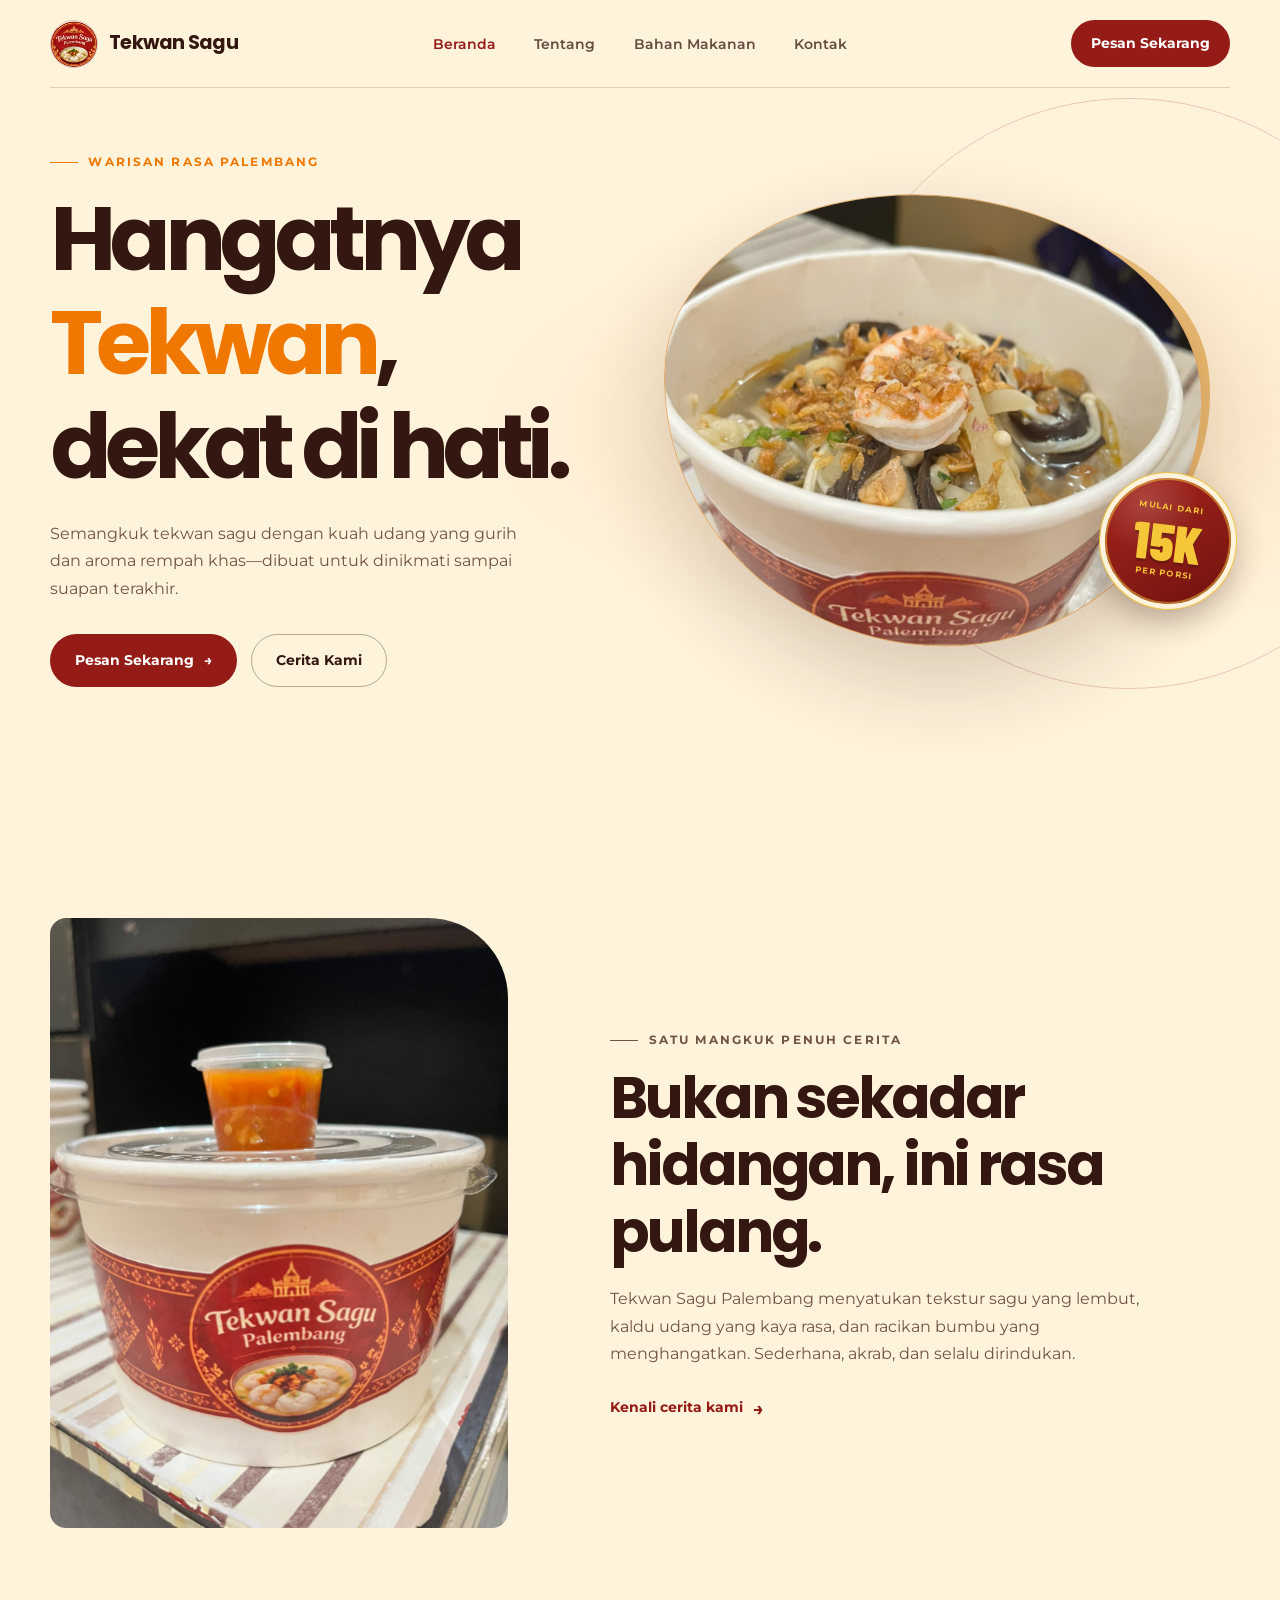
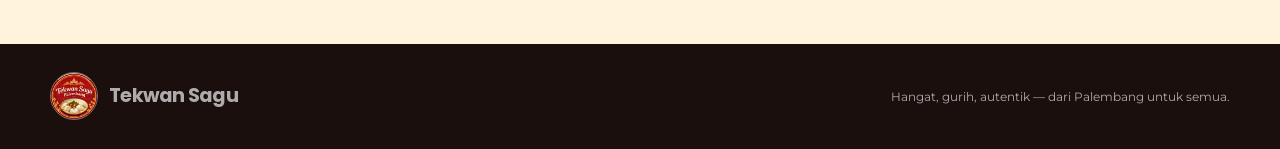
==== commit 7c41236b: "logo" ====
--- a/index.html
+++ b/index.html
@@ -17,7 +17,7 @@
     <header class="site-header site-header--light">
       <nav class="navbar container" aria-label="Navigasi utama">
         <a class="brand" href="index.html" aria-label="Tekwan Sagu, beranda">
-          <span class="brand__mark" aria-hidden="true">TS</span>
+          <img class="brand__mark" src="images/logo-tekwan.jpeg" alt="">
           <span>Tekwan Sagu</span>
         </a>
 
@@ -58,9 +58,10 @@
                 alt="Semangkuk tekwan sagu Palembang dengan kuah hangat"
               >
             </div>
-            <div class="hero__badge" aria-label="Resep autentik Palembang">
+            <div class="hero__badge" aria-label="Harga mulai dari 15 ribu rupiah per porsi">
+              <span>Mulai dari</span>
               <strong>15K</strong>
-             
+              <small>Per porsi</small>
             </div>
            
           </div>
@@ -97,7 +98,7 @@
     <footer class="site-footer">
       <div class="site-footer__inner container">
         <a class="brand" href="index.html">
-          <span class="brand__mark" aria-hidden="true">TS</span>
+          <img class="brand__mark" src="images/logo-tekwan.jpeg" alt="">
           <span>Tekwan Sagu</span>
         </a>
         <p>Hangat, gurih, autentik — dari Palembang untuk semua.</p>
--- a/style.css
+++ b/style.css
@@ -1,4 +1,4 @@
-@import url('https://fonts.googleapis.com/css2?family=Montserrat:wght@400;500;600;700&family=Poppins:wght@400;500;600;700;800&display=swap');
+@import url('https://fonts.googleapis.com/css2?family=Barlow+Condensed:wght@700;800;900&family=Montserrat:wght@400;500;600;700&family=Poppins:wght@400;500;600;700;800&display=swap');
 
 :root {
   color-scheme: light;
@@ -188,7 +188,7 @@
 }
 
 .site-header--light .brand__mark {
-  border-color: rgba(53, 23, 17, 0.35);
+  border-color: rgba(53, 23, 17, 0.2);
 }
 
 .site-header--light .nav-links a {
@@ -216,21 +216,19 @@
   align-items: center;
   gap: 0.7rem;
   font-family: var(--font-heading);
-  font-size: 1.1rem;
+  font-size: 1.2rem;
   font-weight: 700;
   letter-spacing: -0.04em;
 }
 
 .brand__mark {
-  display: grid;
-  width: 2.45rem;
-  aspect-ratio: 1;
-  place-items: center;
+  display: block;
+  width: 3rem;
+  height: 3rem;
+  flex: 0 0 auto;
   border: 1px solid rgba(255, 255, 255, 0.4);
   border-radius: 50%;
-  color: var(--color-orange);
-  font-size: 0.78rem;
-  letter-spacing: 0;
+  object-fit: cover;
 }
 
 .nav-links {
@@ -247,7 +245,7 @@
 
 .nav-links a {
   color: rgba(255, 255, 255, 0.78);
-  font-size: 0.78rem;
+  font-size: 0.88rem;
   font-weight: 600;
   transition: color 180ms ease;
 }
@@ -260,7 +258,7 @@
 .navbar__cta {
   min-height: 2.85rem;
   padding-inline: 1.2rem;
-  font-size: 0.78rem;
+  font-size: 0.88rem;
   white-space: nowrap;
 }
 
@@ -393,32 +391,43 @@
   position: absolute;
   z-index: 2;
   right: -1%;
-  bottom: 11%;
+  bottom: 8%;
   display: grid;
-  width: 7.5rem;
+  width: 8.5rem;
   aspect-ratio: 1;
   align-content: center;
   justify-items: center;
+  row-gap: 0.18rem;
   border: 5px solid var(--color-cream);
+  outline: 1px solid rgba(245, 198, 55, 0.85);
   border-radius: 50%;
-  background: var(--color-gold);
-  color: var(--color-dark);
+  background:
+    radial-gradient(circle at 30% 22%, rgba(255, 255, 255, 0.16), transparent 38%),
+    linear-gradient(145deg, #a8271d, #71110f);
+  box-shadow: 0 12px 30px rgba(53, 23, 17, 0.3), inset 0 0 0 2px rgba(245, 198, 55, 0.5);
+  color: var(--color-white);
   text-align: center;
-  transform: rotate(9deg);
+  transform: rotate(7deg);
+}
+
+.hero__badge span,
+.hero__badge small {
+  color: var(--color-gold);
+  font-size: 0.52rem;
+  font-weight: 700;
+  letter-spacing: 0.16em;
+  line-height: 1.2;
+  text-transform: uppercase;
 }
 
 .hero__badge strong {
-  font-family: var(--font-heading);
-  font-size: 2rem;
-  line-height: 1.2;
-}
-
-.hero__badge span {
-  max-width: 5rem;
-  font-size: 0.57rem;
-  font-weight: 700;
-  line-height: 1.35;
-  text-transform: uppercase;
+  color: var(--color-gold);
+  font-family: 'Barlow Condensed', var(--font-heading);
+  font-size: 3.25rem;
+  font-weight: 900;
+  letter-spacing: 0.015em;
+  line-height: 0.95;
+  text-shadow: 0 3px 0 rgba(53, 23, 17, 0.3);
 }
 
 .hero__note {
@@ -848,82 +857,99 @@
 
 @media (max-width: 900px) {
   .navbar {
-    gap: 1rem;
-  }
-
-  .nav-links {
-    gap: 1rem;
-  }
-
-  .hero__inner {
-    gap: 2rem;
-  }
-
-  .hero__visual {
-    min-height: 390px;
-  }
-
-  .ingredients-grid {
-    grid-template-columns: repeat(2, minmax(0, 1fr));
-  }
-}
-
-@media (max-width: 700px) {
-  :root {
-    --section-space: 4.5rem;
-  }
-
-  .container,
-  .hero__inner {
-    width: min(100% - 2rem, var(--container-width));
-  }
-
-  .site-header {
-    background: rgba(255, 243, 220, 0.92);
-    backdrop-filter: blur(12px);
-  }
-
-  .site-header--light .navbar {
-    border-bottom-color: rgba(53, 23, 17, 0.12);
-  }
-
-  .navbar {
-    min-height: 4.7rem;
     flex-wrap: wrap;
-    gap: 0.7rem;
-    padding-block: 0.75rem;
-  }
-
-  .brand {
-    font-size: 1rem;
-  }
-
-  .brand__mark {
-    width: 2.1rem;
-  }
-
-  .navbar__cta {
-    min-height: 2.5rem;
-    padding-inline: 0.95rem;
-    font-size: 0.7rem;
+    gap: 0.75rem;
+    padding-block: 0.65rem;
   }
 
   .nav-links {
     position: static;
     order: 3;
     width: 100%;
-    justify-content: space-between;
+    justify-content: center;
+    gap: clamp(1rem, 4vw, 2rem);
+    transform: none;
+  }
+
+  .hero__inner {
+    gap: 2rem;
+  }
+
+  .hero__visual {
+    min-height: 390px;
+  }
+
+  .ingredients-grid {
+    grid-template-columns: repeat(2, minmax(0, 1fr));
+    gap: 1rem;
+  }
+}
+
+@media (max-width: 700px) {
+  :root {
+    --section-space: 3.75rem;
+  }
+
+  .container,
+  .hero__inner {
+    width: min(100% - 2rem, var(--container-width));
+  }
+
+  .site-header {
+    position: sticky;
+    inset: auto;
+    top: 0;
+    background: rgba(255, 243, 220, 0.96);
+    backdrop-filter: blur(12px);
+  }
+
+  .site-header--light .navbar {
+    border-bottom-color: rgba(53, 23, 17, 0.12);
+  }
+
+  .navbar {
+    min-height: auto;
+    gap: 0.4rem 0.7rem;
+    padding-block: 0.55rem;
+  }
+
+  .brand {
     gap: 0.5rem;
-    transform: none;
+    font-size: 1rem;
+  }
+
+  .brand__mark {
+    width: 2.35rem;
+    height: 2.35rem;
+  }
+
+  .navbar__cta {
+    min-height: 2.4rem;
+    padding-inline: 0.85rem;
+    font-size: 0.74rem;
+  }
+
+  .nav-links {
+    justify-content: flex-start;
+    gap: clamp(0.9rem, 4vw, 1.35rem);
+    overflow-x: auto;
+    padding-block: 0.2rem 0.1rem;
+    scrollbar-width: none;
+    -webkit-overflow-scrolling: touch;
+  }
+
+  .nav-links::-webkit-scrollbar {
+    display: none;
   }
 
   .nav-links a {
-    font-size: 0.68rem;
+    font-size: 0.76rem;
+    white-space: nowrap;
   }
 
   .hero {
     min-height: auto;
-    padding-block: 10rem 7rem;
+    padding-block: 4rem 5.5rem;
   }
 
   .hero__inner,
@@ -934,28 +960,38 @@
   }
 
   .hero__inner {
-    gap: 2.5rem;
+    gap: 1.75rem;
   }
 
   .hero__title {
     max-width: 520px;
-    font-size: clamp(3.25rem, 15vw, 5rem);
+    font-size: clamp(2.8rem, 11vw, 4.2rem);
   }
 
   .hero__description {
-    font-size: 0.94rem;
+    margin-bottom: 1.5rem;
+    font-size: 0.96rem;
   }
 
   .hero__visual {
-    width: min(100%, 470px);
-    min-height: min(95vw, 430px);
+    width: min(100%, 430px);
+    min-height: min(88vw, 390px);
     justify-self: center;
   }
 
   .hero__badge {
     right: 0;
     bottom: 8%;
-    width: 6.6rem;
+    width: 6.5rem;
+  }
+
+  .hero__badge strong {
+    font-size: 2.5rem;
+  }
+
+  .hero__badge span,
+  .hero__badge small {
+    font-size: 0.42rem;
   }
 
   .hero__note {
@@ -968,59 +1004,133 @@
     height: 5rem;
   }
 
+  .intro {
+    padding-top: 3rem;
+  }
+
   .intro__layout {
-    gap: 2rem;
+    gap: 1.5rem;
   }
 
   .intro__visual,
   .intro__visual img {
-    min-height: 270px;
+    min-height: 250px;
+  }
+
+  .section-heading {
+    font-size: clamp(1.9rem, 8vw, 2.7rem);
+  }
+
+  .site-footer {
+    padding-block: 1.5rem;
   }
 
   .site-footer__inner {
     align-items: flex-start;
     flex-direction: column;
+    gap: 0.75rem;
   }
 
   .page-main {
-    padding-top: 6rem;
+    padding-top: 0;
+  }
+
+  .page-hero {
+    padding-block: 3rem 2.5rem;
   }
 
   .page-hero .section-heading {
-    font-size: clamp(2.6rem, 12vw, 4rem);
+    font-size: clamp(2.25rem, 10vw, 3.4rem);
+  }
+
+  .page-hero .section-intro {
+    font-size: 0.96rem;
   }
 
   .about-layout {
-    gap: 2.5rem;
-  }
-
-  .about-visual,
+    gap: 1.75rem;
+  }
+
+  .about-visual {
+    min-height: 280px;
+    border-width: 0.45rem;
+    transform: none;
+  }
+
   .about-visual img {
-    min-height: 300px;
+    min-height: 280px;
   }
 
   .story-strip {
     grid-template-columns: 1fr;
     gap: 0.65rem;
-  }
-
+    margin-top: 1.5rem;
+  }
+
+  .ingredients-section {
+    padding-top: 0;
+  }
+
+  .ingredients-grid {
+    gap: 1rem;
+    margin-top: 1.75rem;
+  }
+
+  .ingredient-card__image,
+  .ingredient-card__image img {
+    height: 180px;
+    min-height: 180px;
+  }
+
+  .ingredient-card__body {
+    padding: 1rem;
+  }
+
+  .contact-section {
+    padding-block: 2.5rem var(--section-space);
+  }
+
+  .contact-panel {
+    border-radius: 1.1rem;
+  }
+
+  .contact-panel__details,
   .contact-panel__order {
-    min-height: 330px;
+    padding: 1.5rem;
+  }
+
+  .contact-panel__details h2 {
+    font-size: clamp(1.8rem, 8vw, 2.5rem);
+  }
+
+  .contact-panel__order {
+    min-height: 0;
   }
 }
 
 @media (max-width: 380px) {
   .brand {
-    gap: 0.45rem;
-    font-size: 0.88rem;
+    gap: 0.4rem;
+    font-size: 0.9rem;
+  }
+
+  .brand__mark {
+    width: 2.1rem;
+    height: 2.1rem;
   }
 
   .navbar__cta {
-    padding-inline: 0.75rem;
+    min-height: 2.25rem;
+    padding-inline: 0.7rem;
+    font-size: 0.68rem;
+  }
+
+  .nav-links {
+    gap: 0.85rem;
   }
 
   .nav-links a {
-    font-size: 0.62rem;
+    font-size: 0.72rem;
   }
 
   .hero__actions .button {
